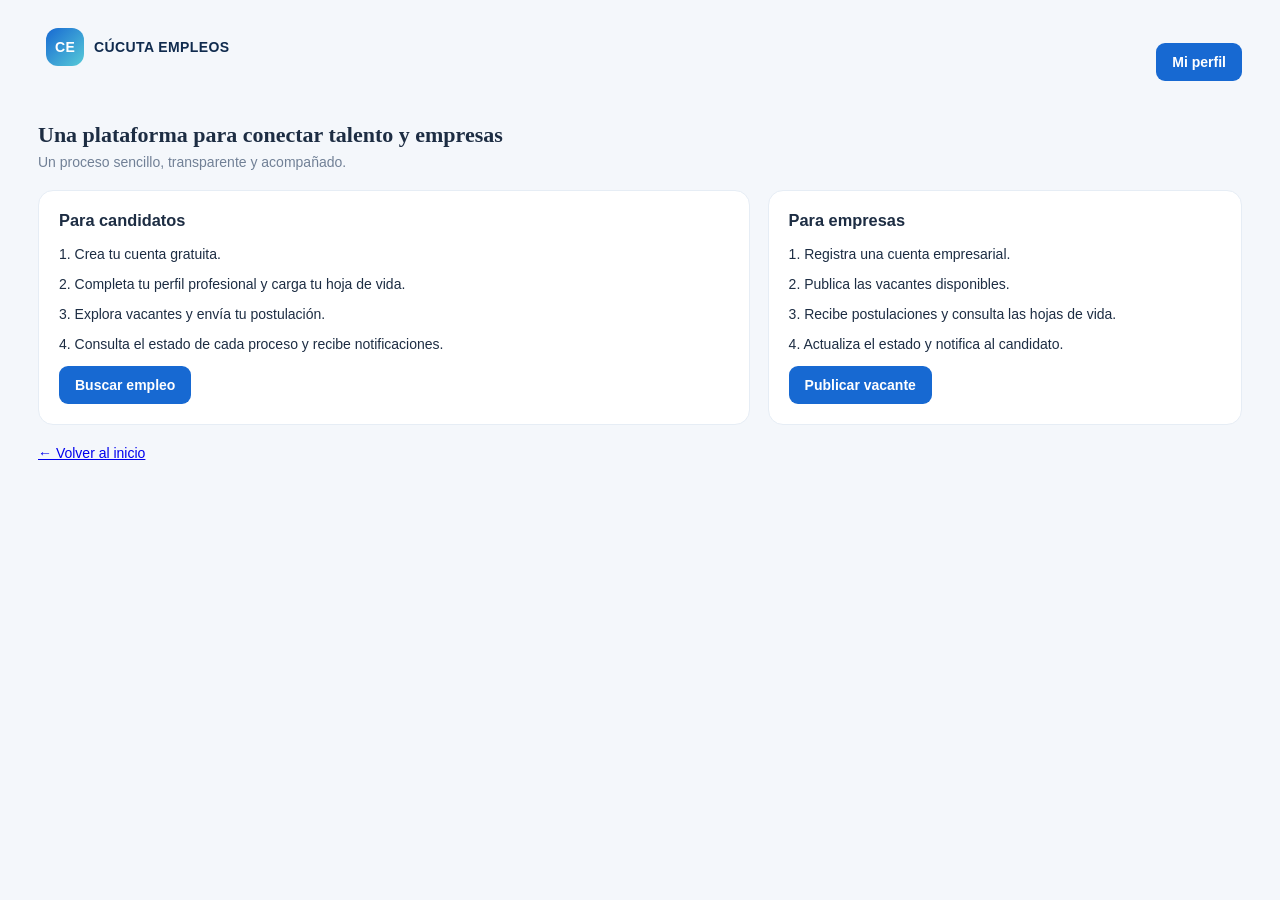
==== como-funciona.html @ 43e953f8 "Add independent employment and company pages" ====
<!doctype html><html lang="es"><head><meta charset="utf-8"><meta name="viewport" content="width=device-width,initial-scale=1"><title>Cómo funciona | Cúcuta Empleos</title><link rel="stylesheet" href="dashboard.css"></head><body><main class="main"><header class="topbar"><a class="brand" href="index.html"><span class="brand-mark">CE</span>CÚCUTA EMPLEOS</a><a class="primary-btn" href="dashboard.html">Mi perfil</a></header><div class="section-intro"><div><h2>Una plataforma para conectar talento y empresas</h2><p>Un proceso sencillo, transparente y acompañado.</p></div></div><div class="content-grid"><article class="panel"><h3>Para candidatos</h3><p>1. Crea tu cuenta gratuita.</p><p>2. Completa tu perfil profesional y carga tu hoja de vida.</p><p>3. Explora vacantes y envía tu postulación.</p><p>4. Consulta el estado de cada proceso y recibe notificaciones.</p><a class="primary-btn" href="empleos.html">Buscar empleo</a></article><article class="panel"><h3>Para empresas</h3><p>1. Registra una cuenta empresarial.</p><p>2. Publica las vacantes disponibles.</p><p>3. Recibe postulaciones y consulta las hojas de vida.</p><p>4. Actualiza el estado y notifica al candidato.</p><a class="primary-btn" href="publicar.html">Publicar vacante</a></article></div><p style="margin-top:20px"><a href="index.html">← Volver al inicio</a></p></main></body></html>
---- dashboard.css ----
:root{--navy:#102b4e;--blue:#1769d2;--cyan:#54c9d6;--ink:#1d2d43;--muted:#718096;--line:#e6edf5;--bg:#f4f7fb;--green:#0caa78}*{box-sizing:border-box}body{margin:0;background:var(--bg);color:var(--ink);font:14px 'DM Sans',sans-serif}.app-shell{min-height:100vh;display:grid;grid-template-columns:260px 1fr}.sidebar{background:#fff;border-right:1px solid var(--line);padding:26px 18px;display:flex;flex-direction:column;min-height:100vh;position:sticky;top:0;height:100vh}.brand{display:flex;align-items:center;gap:10px;color:var(--navy);text-decoration:none;font-weight:800;letter-spacing:.4px;padding:0 8px 30px}.brand-mark{display:grid;place-items:center;width:38px;height:38px;border-radius:12px;background:linear-gradient(135deg,#1769d2,#57cbd8);color:white;font-weight:800}.side-user{display:flex;align-items:center;gap:12px;padding:16px 8px 24px;border-bottom:1px solid var(--line);margin-bottom:18px}.side-user b,.profile-chip b{display:block;font-size:13px}.side-user small{color:var(--muted)}.avatar{width:42px;height:42px;border-radius:50%;display:grid;place-items:center;background:#e4f5fa;color:#1166b5;font-weight:800}.avatar.small{width:32px;height:32px}.sidebar nav{display:grid;gap:7px}.nav-item{border:0;background:transparent;padding:13px 12px;text-align:left;border-radius:10px;color:#5b6b80;display:flex;gap:12px;align-items:center;font:600 14px inherit;cursor:pointer}.nav-item span{flex:1}.nav-item i{font-style:normal;font-size:11px;background:#edf3fa;border-radius:20px;padding:3px 7px}.nav-item.active,.nav-item:hover{background:#edf5ff;color:var(--blue)}.side-bottom{margin-top:auto;display:grid;gap:12px;padding:18px 8px 4px}.side-bottom a,.logout{color:#63748a;text-decoration:none;font:600 13px 'DM Sans';border:0;background:none;text-align:left;cursor:pointer}.logout{color:#bd4754}.main{max-width:1500px;width:100%;margin:auto;padding:28px 38px 18px}.topbar{display:flex;justify-content:space-between;align-items:center;margin-bottom:26px}.eyebrow{font-size:10px;letter-spacing:1.8px;font-weight:800;color:var(--blue)}h1,h2,h3,p{margin-top:0}h1{font:800 27px Manrope;margin:5px 0 0;color:var(--navy)}.top-actions{display:flex;align-items:center;gap:14px}.icon-btn,.profile-chip{background:#fff;border:1px solid var(--line);border-radius:11px;padding:9px 12px;cursor:pointer;color:var(--ink)}.profile-chip{display:flex;align-items:center;gap:9px}.welcome{background:linear-gradient(115deg,#102b4e,#17628a);border-radius:18px;padding:30px 34px;color:white;display:flex;justify-content:space-between;align-items:center;overflow:hidden}.eyebrow.light{color:#73d9e3}.welcome h2{font:800 26px Manrope;margin:9px 0}.welcome p{margin:0;color:#d5e6f3}.welcome-mark{font:800 42px Manrope;color:#7edce4;border:1px solid #ffffff45;border-radius:22px;padding:16px 22px;transform:rotate(8deg)}.stats-grid{display:grid;grid-template-columns:repeat(4,minmax(0,1fr));gap:16px;margin:20px 0}.stat-card,.panel{background:#fff;border:1px solid var(--line);border-radius:15px;padding:20px}.stat-card small{color:var(--muted);font-weight:600}.stat-card b{display:block;font:800 29px Manrope;color:var(--navy);margin-top:8px}.content-grid{display:grid;grid-template-columns:1.2fr .8fr;gap:18px}.panel-head{display:flex;justify-content:space-between;align-items:center;margin-bottom:14px}.panel-head h3,.cv-panel h3{margin:0 0 4px;font:700 16px Manrope}.panel-head p,.cv-panel p{margin:0;color:var(--muted);font-size:12px}.link-btn{border:0;background:none;color:var(--blue);font-weight:700;cursor:pointer}.stack{display:grid;gap:12px}.empty{padding:24px;text-align:center;color:var(--muted);background:#f8fafc;border-radius:12px}.view{display:none}.view.active{display:block}.section-intro{display:flex;align-items:center;justify-content:space-between;margin-bottom:20px}.section-intro h2{font:800 22px Manrope;margin:0 0 6px}.section-intro p{color:var(--muted);margin:0}.primary-btn{display:inline-flex;align-items:center;justify-content:center;background:var(--blue);color:#fff;text-decoration:none;border:0;border-radius:9px;padding:11px 16px;font-weight:700;cursor:pointer}.filter-row{display:flex;gap:8px;flex-wrap:wrap;margin-bottom:16px}.filter{border:1px solid var(--line);background:white;border-radius:30px;padding:8px 14px;color:#64748b;cursor:pointer}.filter.active{background:#eaf3ff;border-color:#bcd7fb;color:var(--blue);font-weight:700}.application-layout{display:grid;grid-template-columns:1fr 1fr;gap:14px}.application-card{background:#fff;border:1px solid var(--line);border-radius:14px;padding:18px}.application-card h3{font:700 16px Manrope;margin:8px 0 4px}.application-card p{color:var(--muted);font-size:12px;margin:0 0 12px}.status{display:inline-block;border-radius:20px;padding:5px 10px;background:#eaf3ff;color:#1769d2;font-size:11px;font-weight:700}.status.rejected{background:#fff0f0;color:#c34e57}.status.hired{background:#e7f8f1;color:#0a9568}.status.interview{background:#f2edff;color:#7755c7}.timeline{margin-top:14px;padding-top:12px;border-top:1px solid var(--line);color:#64748b;font-size:12px}.profile-panel{padding:24px}.form-grid{display:grid;grid-template-columns:1fr 1fr;gap:16px}.form-grid label{display:grid;gap:7px;color:#4c5e73;font-size:12px;font-weight:700}.form-grid input,.form-grid textarea{width:100%;border:1px solid #dce5ef;border-radius:9px;padding:11px 12px;font:14px 'DM Sans';color:var(--ink);background:#fff}.form-grid input:focus,.form-grid textarea:focus{outline:2px solid #c8e0ff;border-color:#80b6f5}.form-grid .full{grid-column:1/-1}.form-actions{display:flex;align-items:center;gap:14px}.muted{color:var(--muted);font-size:12px}.cv-panel{margin-top:16px;display:flex;justify-content:space-between;gap:20px;align-items:center}.cv-panel form{display:grid;gap:9px}.candidate-row{display:flex;justify-content:space-between;align-items:center;gap:16px;background:#fff;border:1px solid var(--line);padding:17px;border-radius:13px}.candidate-row h3{margin:0 0 5px;font:700 15px Manrope}.candidate-row p{margin:0;color:var(--muted);font-size:12px}.candidate-actions{display:flex;gap:8px;align-items:center;flex-wrap:wrap}.candidate-actions select{padding:9px;border:1px solid var(--line);border-radius:8px}.secondary-btn{border:1px solid var(--line);background:#fff;border-radius:8px;padding:9px 12px;color:var(--blue);font-weight:700;cursor:pointer}.notice{padding:15px;border-bottom:1px solid var(--line)}.notice:last-child{border:0}.notice b{display:block;margin-bottom:4px}.notice p{margin:0 0 5px;color:#617188}.notice small{color:#96a2b1}.alert{background:#fff7e6;color:#8a5b00;border:1px solid #f3dfae;padding:12px 14px;border-radius:10px;margin-bottom:18px}.footer{padding:28px 0 8px;text-align:center;color:#99a5b4;font-size:11px}.toast{position:fixed;bottom:24px;right:24px;background:#102b4e;color:white;padding:13px 18px;border-radius:10px;box-shadow:0 8px 25px #102b4e33;opacity:0;transform:translateY(8px);transition:.2s;pointer-events:none}.toast.show{opacity:1;transform:none}[hidden]{display:none!important}@media(max-width:1050px){.app-shell{grid-template-columns:220px 1fr}.main{padding:24px}.stats-grid{grid-template-columns:repeat(2,1fr)}}@media(max-width:760px){.app-shell{display:block}.sidebar{position:relative;width:100%;height:auto;min-height:0;padding:14px}.brand{padding:0 5px 12px}.side-user{padding:8px 5px 12px;margin:0 0 10px}.sidebar nav{grid-template-columns:repeat(2,minmax(0,1fr))}.nav-item{padding:10px 8px;font-size:12px}.side-bottom{display:flex;justify-content:space-between;padding:14px 5px 2px}.main{padding:20px 14px}.topbar{align-items:flex-start}.top-actions{gap:6px}.profile-chip b{display:none}.welcome{padding:23px}.welcome-mark{font-size:24px}.content-grid,.application-layout{grid-template-columns:1fr}.stats-grid{gap:9px}.stat-card,.panel{padding:15px}.section-intro,.cv-panel{align-items:flex-start;flex-direction:column}.form-grid{grid-template-columns:1fr}.form-grid .full{grid-column:auto}.candidate-row{align-items:flex-start;flex-direction:column}.candidate-actions{width:100%}.candidate-actions select{max-width:100%}}
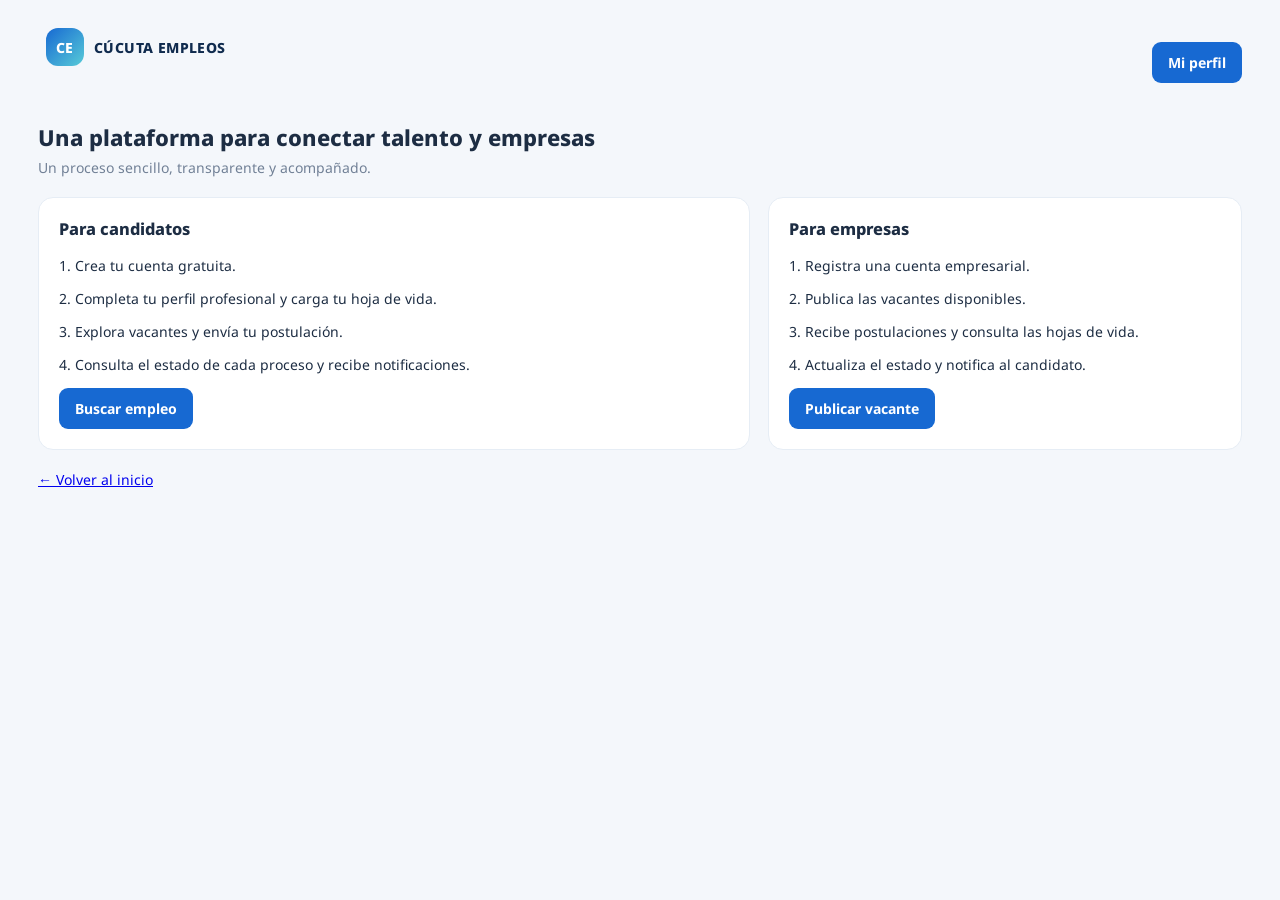
==== commit 452f4f7c: "Add semantic primary heading for accessibility and SEO" ====
--- a/como-funciona.html
+++ b/como-funciona.html
@@ -1 +1 @@
-<!doctype html><html lang="es"><head><meta charset="utf-8"><meta name="viewport" content="width=device-width,initial-scale=1"><title>Cómo funciona | Cúcuta Empleos</title><link rel="stylesheet" href="dashboard.css"></head><body><main class="main"><header class="topbar"><a class="brand" href="index.html"><span class="brand-mark">CE</span>CÚCUTA EMPLEOS</a><a class="primary-btn" href="dashboard.html">Mi perfil</a></header><div class="section-intro"><div><h2>Una plataforma para conectar talento y empresas</h2><p>Un proceso sencillo, transparente y acompañado.</p></div></div><div class="content-grid"><article class="panel"><h3>Para candidatos</h3><p>1. Crea tu cuenta gratuita.</p><p>2. Completa tu perfil profesional y carga tu hoja de vida.</p><p>3. Explora vacantes y envía tu postulación.</p><p>4. Consulta el estado de cada proceso y recibe notificaciones.</p><a class="primary-btn" href="empleos.html">Buscar empleo</a></article><article class="panel"><h3>Para empresas</h3><p>1. Registra una cuenta empresarial.</p><p>2. Publica las vacantes disponibles.</p><p>3. Recibe postulaciones y consulta las hojas de vida.</p><p>4. Actualiza el estado y notifica al candidato.</p><a class="primary-btn" href="publicar.html">Publicar vacante</a></article></div><p style="margin-top:20px"><a href="index.html">← Volver al inicio</a></p></main></body></html>+<!doctype html><html lang="es"><head><meta charset="utf-8"><meta name="viewport" content="width=device-width,initial-scale=1"><title>Cómo funciona | Cúcuta Empleos</title><link rel="stylesheet" href="dashboard.css"></head><body><main class="main"><header class="topbar"><a class="brand" href="index.html"><span class="brand-mark">CE</span>CÚCUTA EMPLEOS</a><a class="primary-btn" href="dashboard.html">Mi perfil</a></header><div class="section-intro"><div><h1>Una plataforma para conectar talento y empresas</h1><p>Un proceso sencillo, transparente y acompañado.</p></div></div><div class="content-grid"><article class="panel"><h3>Para candidatos</h3><p>1. Crea tu cuenta gratuita.</p><p>2. Completa tu perfil profesional y carga tu hoja de vida.</p><p>3. Explora vacantes y envía tu postulación.</p><p>4. Consulta el estado de cada proceso y recibe notificaciones.</p><a class="primary-btn" href="empleos.html">Buscar empleo</a></article><article class="panel"><h3>Para empresas</h3><p>1. Registra una cuenta empresarial.</p><p>2. Publica las vacantes disponibles.</p><p>3. Recibe postulaciones y consulta las hojas de vida.</p><p>4. Actualiza el estado y notifica al candidato.</p><a class="primary-btn" href="publicar.html">Publicar vacante</a></article></div><p style="margin-top:20px"><a href="index.html">← Volver al inicio</a></p></main></body></html>
--- a/dashboard.css
+++ b/dashboard.css
@@ -1 +1,17 @@
-:root{--navy:#102b4e;--blue:#1769d2;--cyan:#54c9d6;--ink:#1d2d43;--muted:#718096;--line:#e6edf5;--bg:#f4f7fb;--green:#0caa78}*{box-sizing:border-box}body{margin:0;background:var(--bg);color:var(--ink);font:14px 'DM Sans',sans-serif}.app-shell{min-height:100vh;display:grid;grid-template-columns:260px 1fr}.sidebar{background:#fff;border-right:1px solid var(--line);padding:26px 18px;display:flex;flex-direction:column;min-height:100vh;position:sticky;top:0;height:100vh}.brand{display:flex;align-items:center;gap:10px;color:var(--navy);text-decoration:none;font-weight:800;letter-spacing:.4px;padding:0 8px 30px}.brand-mark{display:grid;place-items:center;width:38px;height:38px;border-radius:12px;background:linear-gradient(135deg,#1769d2,#57cbd8);color:white;font-weight:800}.side-user{display:flex;align-items:center;gap:12px;padding:16px 8px 24px;border-bottom:1px solid var(--line);margin-bottom:18px}.side-user b,.profile-chip b{display:block;font-size:13px}.side-user small{color:var(--muted)}.avatar{width:42px;height:42px;border-radius:50%;display:grid;place-items:center;background:#e4f5fa;color:#1166b5;font-weight:800}.avatar.small{width:32px;height:32px}.sidebar nav{display:grid;gap:7px}.nav-item{border:0;background:transparent;padding:13px 12px;text-align:left;border-radius:10px;color:#5b6b80;display:flex;gap:12px;align-items:center;font:600 14px inherit;cursor:pointer}.nav-item span{flex:1}.nav-item i{font-style:normal;font-size:11px;background:#edf3fa;border-radius:20px;padding:3px 7px}.nav-item.active,.nav-item:hover{background:#edf5ff;color:var(--blue)}.side-bottom{margin-top:auto;display:grid;gap:12px;padding:18px 8px 4px}.side-bottom a,.logout{color:#63748a;text-decoration:none;font:600 13px 'DM Sans';border:0;background:none;text-align:left;cursor:pointer}.logout{color:#bd4754}.main{max-width:1500px;width:100%;margin:auto;padding:28px 38px 18px}.topbar{display:flex;justify-content:space-between;align-items:center;margin-bottom:26px}.eyebrow{font-size:10px;letter-spacing:1.8px;font-weight:800;color:var(--blue)}h1,h2,h3,p{margin-top:0}h1{font:800 27px Manrope;margin:5px 0 0;color:var(--navy)}.top-actions{display:flex;align-items:center;gap:14px}.icon-btn,.profile-chip{background:#fff;border:1px solid var(--line);border-radius:11px;padding:9px 12px;cursor:pointer;color:var(--ink)}.profile-chip{display:flex;align-items:center;gap:9px}.welcome{background:linear-gradient(115deg,#102b4e,#17628a);border-radius:18px;padding:30px 34px;color:white;display:flex;justify-content:space-between;align-items:center;overflow:hidden}.eyebrow.light{color:#73d9e3}.welcome h2{font:800 26px Manrope;margin:9px 0}.welcome p{margin:0;color:#d5e6f3}.welcome-mark{font:800 42px Manrope;color:#7edce4;border:1px solid #ffffff45;border-radius:22px;padding:16px 22px;transform:rotate(8deg)}.stats-grid{display:grid;grid-template-columns:repeat(4,minmax(0,1fr));gap:16px;margin:20px 0}.stat-card,.panel{background:#fff;border:1px solid var(--line);border-radius:15px;padding:20px}.stat-card small{color:var(--muted);font-weight:600}.stat-card b{display:block;font:800 29px Manrope;color:var(--navy);margin-top:8px}.content-grid{display:grid;grid-template-columns:1.2fr .8fr;gap:18px}.panel-head{display:flex;justify-content:space-between;align-items:center;margin-bottom:14px}.panel-head h3,.cv-panel h3{margin:0 0 4px;font:700 16px Manrope}.panel-head p,.cv-panel p{margin:0;color:var(--muted);font-size:12px}.link-btn{border:0;background:none;color:var(--blue);font-weight:700;cursor:pointer}.stack{display:grid;gap:12px}.empty{padding:24px;text-align:center;color:var(--muted);background:#f8fafc;border-radius:12px}.view{display:none}.view.active{display:block}.section-intro{display:flex;align-items:center;justify-content:space-between;margin-bottom:20px}.section-intro h2{font:800 22px Manrope;margin:0 0 6px}.section-intro p{color:var(--muted);margin:0}.primary-btn{display:inline-flex;align-items:center;justify-content:center;background:var(--blue);color:#fff;text-decoration:none;border:0;border-radius:9px;padding:11px 16px;font-weight:700;cursor:pointer}.filter-row{display:flex;gap:8px;flex-wrap:wrap;margin-bottom:16px}.filter{border:1px solid var(--line);background:white;border-radius:30px;padding:8px 14px;color:#64748b;cursor:pointer}.filter.active{background:#eaf3ff;border-color:#bcd7fb;color:var(--blue);font-weight:700}.application-layout{display:grid;grid-template-columns:1fr 1fr;gap:14px}.application-card{background:#fff;border:1px solid var(--line);border-radius:14px;padding:18px}.application-card h3{font:700 16px Manrope;margin:8px 0 4px}.application-card p{color:var(--muted);font-size:12px;margin:0 0 12px}.status{display:inline-block;border-radius:20px;padding:5px 10px;background:#eaf3ff;color:#1769d2;font-size:11px;font-weight:700}.status.rejected{background:#fff0f0;color:#c34e57}.status.hired{background:#e7f8f1;color:#0a9568}.status.interview{background:#f2edff;color:#7755c7}.timeline{margin-top:14px;padding-top:12px;border-top:1px solid var(--line);color:#64748b;font-size:12px}.profile-panel{padding:24px}.form-grid{display:grid;grid-template-columns:1fr 1fr;gap:16px}.form-grid label{display:grid;gap:7px;color:#4c5e73;font-size:12px;font-weight:700}.form-grid input,.form-grid textarea{width:100%;border:1px solid #dce5ef;border-radius:9px;padding:11px 12px;font:14px 'DM Sans';color:var(--ink);background:#fff}.form-grid input:focus,.form-grid textarea:focus{outline:2px solid #c8e0ff;border-color:#80b6f5}.form-grid .full{grid-column:1/-1}.form-actions{display:flex;align-items:center;gap:14px}.muted{color:var(--muted);font-size:12px}.cv-panel{margin-top:16px;display:flex;justify-content:space-between;gap:20px;align-items:center}.cv-panel form{display:grid;gap:9px}.candidate-row{display:flex;justify-content:space-between;align-items:center;gap:16px;background:#fff;border:1px solid var(--line);padding:17px;border-radius:13px}.candidate-row h3{margin:0 0 5px;font:700 15px Manrope}.candidate-row p{margin:0;color:var(--muted);font-size:12px}.candidate-actions{display:flex;gap:8px;align-items:center;flex-wrap:wrap}.candidate-actions select{padding:9px;border:1px solid var(--line);border-radius:8px}.secondary-btn{border:1px solid var(--line);background:#fff;border-radius:8px;padding:9px 12px;color:var(--blue);font-weight:700;cursor:pointer}.notice{padding:15px;border-bottom:1px solid var(--line)}.notice:last-child{border:0}.notice b{display:block;margin-bottom:4px}.notice p{margin:0 0 5px;color:#617188}.notice small{color:#96a2b1}.alert{background:#fff7e6;color:#8a5b00;border:1px solid #f3dfae;padding:12px 14px;border-radius:10px;margin-bottom:18px}.footer{padding:28px 0 8px;text-align:center;color:#99a5b4;font-size:11px}.toast{position:fixed;bottom:24px;right:24px;background:#102b4e;color:white;padding:13px 18px;border-radius:10px;box-shadow:0 8px 25px #102b4e33;opacity:0;transform:translateY(8px);transition:.2s;pointer-events:none}.toast.show{opacity:1;transform:none}[hidden]{display:none!important}@media(max-width:1050px){.app-shell{grid-template-columns:220px 1fr}.main{padding:24px}.stats-grid{grid-template-columns:repeat(2,1fr)}}@media(max-width:760px){.app-shell{display:block}.sidebar{position:relative;width:100%;height:auto;min-height:0;padding:14px}.brand{padding:0 5px 12px}.side-user{padding:8px 5px 12px;margin:0 0 10px}.sidebar nav{grid-template-columns:repeat(2,minmax(0,1fr))}.nav-item{padding:10px 8px;font-size:12px}.side-bottom{display:flex;justify-content:space-between;padding:14px 5px 2px}.main{padding:20px 14px}.topbar{align-items:flex-start}.top-actions{gap:6px}.profile-chip b{display:none}.welcome{padding:23px}.welcome-mark{font-size:24px}.content-grid,.application-layout{grid-template-columns:1fr}.stats-grid{gap:9px}.stat-card,.panel{padding:15px}.section-intro,.cv-panel{align-items:flex-start;flex-direction:column}.form-grid{grid-template-columns:1fr}.form-grid .full{grid-column:auto}.candidate-row{align-items:flex-start;flex-direction:column}.candidate-actions{width:100%}.candidate-actions select{max-width:100%}}+@import url('https://fonts.googleapis.com/css2?family=Noto+Sans:wght@400;500;600;700;800&display=swap');
+:root{--navy:#102b4e;--blue:#1769d2;--cyan:#54c9d6;--ink:#1d2d43;--muted:#718096;--line:#e6edf5;--bg:#f4f7fb;--green:#0caa78}*{box-sizing:border-box}body{margin:0;background:var(--bg);color:var(--ink);font:14px 'Noto Sans',sans-serif}.app-shell{min-height:100vh;display:grid;grid-template-columns:260px 1fr}.sidebar{background:#fff;border-right:1px solid var(--line);padding:26px 18px;display:flex;flex-direction:column;min-height:100vh;position:sticky;top:0;height:100vh}.brand{display:flex;align-items:center;gap:10px;color:var(--navy);text-decoration:none;font-weight:800;letter-spacing:.4px;padding:0 8px 30px}.brand-mark{display:grid;place-items:center;width:38px;height:38px;border-radius:12px;background:linear-gradient(135deg,#1769d2,#57cbd8);color:white;font-weight:800}.side-user{display:flex;align-items:center;gap:12px;padding:16px 8px 24px;border-bottom:1px solid var(--line);margin-bottom:18px}.side-user b,.profile-chip b{display:block;font-size:13px}.side-user small{color:var(--muted)}.avatar{width:42px;height:42px;border-radius:50%;display:grid;place-items:center;background:#e4f5fa;color:#1166b5;font-weight:800}.avatar.small{width:32px;height:32px}.sidebar nav{display:grid;gap:7px}.nav-item{border:0;background:transparent;padding:13px 12px;text-align:left;border-radius:10px;color:#5b6b80;display:flex;gap:12px;align-items:center;font:600 14px inherit;cursor:pointer}.nav-item span{flex:1}.nav-item i{font-style:normal;font-size:11px;background:#edf3fa;border-radius:20px;padding:3px 7px}.nav-item.active,.nav-item:hover{background:#edf5ff;color:var(--blue)}.side-bottom{margin-top:auto;display:grid;gap:12px;padding:18px 8px 4px}.side-bottom a,.logout{color:#63748a;text-decoration:none;font:600 13px 'Noto Sans';border:0;background:none;text-align:left;cursor:pointer}.logout{color:#bd4754}.main{max-width:1500px;width:100%;margin:auto;padding:28px 38px 18px}.topbar{display:flex;justify-content:space-between;align-items:center;margin-bottom:26px}.eyebrow{font-size:10px;letter-spacing:1.8px;font-weight:800;color:var(--blue)}h1,h2,h3,p{margin-top:0}h1{font:800 27px Noto Sans;margin:5px 0 0;color:var(--navy)}.top-actions{display:flex;align-items:center;gap:14px}.icon-btn,.profile-chip{background:#fff;border:1px solid var(--line);border-radius:11px;padding:9px 12px;cursor:pointer;color:var(--ink)}.profile-chip{display:flex;align-items:center;gap:9px}.welcome{background:linear-gradient(115deg,#102b4e,#17628a);border-radius:18px;padding:30px 34px;color:white;display:flex;justify-content:space-between;align-items:center;overflow:hidden}.eyebrow.light{color:#73d9e3}.welcome h2{font:800 26px Noto Sans;margin:9px 0}.welcome p{margin:0;color:#d5e6f3}.welcome-mark{font:800 42px Noto Sans;color:#7edce4;border:1px solid #ffffff45;border-radius:22px;padding:16px 22px;transform:rotate(8deg)}.stats-grid{display:grid;grid-template-columns:repeat(4,minmax(0,1fr));gap:16px;margin:20px 0}.stat-card,.panel{background:#fff;border:1px solid var(--line);border-radius:15px;padding:20px}.stat-card small{color:var(--muted);font-weight:600}.stat-card b{display:block;font:800 29px Noto Sans;color:var(--navy);margin-top:8px}.content-grid{display:grid;grid-template-columns:1.2fr .8fr;gap:18px}.panel-head{display:flex;justify-content:space-between;align-items:center;margin-bottom:14px}.panel-head h3,.cv-panel h3{margin:0 0 4px;font:700 16px Noto Sans}.panel-head p,.cv-panel p{margin:0;color:var(--muted);font-size:12px}.link-btn{border:0;background:none;color:var(--blue);font-weight:700;cursor:pointer}.stack{display:grid;gap:12px}.empty{padding:24px;text-align:center;color:var(--muted);background:#f8fafc;border-radius:12px}.view{display:none}.view.active{display:block}.section-intro{display:flex;align-items:center;justify-content:space-between;margin-bottom:20px}.section-intro h2{font:800 22px Noto Sans;margin:0 0 6px}.section-intro p{color:var(--muted);margin:0}.primary-btn{display:inline-flex;align-items:center;justify-content:center;background:var(--blue);color:#fff;text-decoration:none;border:0;border-radius:9px;padding:11px 16px;font-weight:700;cursor:pointer}.filter-row{display:flex;gap:8px;flex-wrap:wrap;margin-bottom:16px}.filter{border:1px solid var(--line);background:white;border-radius:30px;padding:8px 14px;color:#64748b;cursor:pointer}.filter.active{background:#eaf3ff;border-color:#bcd7fb;color:var(--blue);font-weight:700}.application-layout{display:grid;grid-template-columns:1fr 1fr;gap:14px}.application-card{background:#fff;border:1px solid var(--line);border-radius:14px;padding:18px}.application-card h3{font:700 16px Noto Sans;margin:8px 0 4px}.application-card p{color:var(--muted);font-size:12px;margin:0 0 12px}.status{display:inline-block;border-radius:20px;padding:5px 10px;background:#eaf3ff;color:#1769d2;font-size:11px;font-weight:700}.status.rejected{background:#fff0f0;color:#c34e57}.status.hired{background:#e7f8f1;color:#0a9568}.status.interview{background:#f2edff;color:#7755c7}.timeline{margin-top:14px;padding-top:12px;border-top:1px solid var(--line);color:#64748b;font-size:12px}.profile-panel{padding:24px}.form-grid{display:grid;grid-template-columns:1fr 1fr;gap:16px}.form-grid label{display:grid;gap:7px;color:#4c5e73;font-size:12px;font-weight:700}.form-grid input,.form-grid textarea{width:100%;border:1px solid #dce5ef;border-radius:9px;padding:11px 12px;font:14px 'Noto Sans';color:var(--ink);background:#fff}.form-grid input:focus,.form-grid textarea:focus{outline:2px solid #c8e0ff;border-color:#80b6f5}.form-grid .full{grid-column:1/-1}.form-actions{display:flex;align-items:center;gap:14px}.muted{color:var(--muted);font-size:12px}.cv-panel{margin-top:16px;display:flex;justify-content:space-between;gap:20px;align-items:center}.cv-panel form{display:grid;gap:9px}.candidate-row{display:flex;justify-content:space-between;align-items:center;gap:16px;background:#fff;border:1px solid var(--line);padding:17px;border-radius:13px}.candidate-row h3{margin:0 0 5px;font:700 15px Noto Sans}.candidate-row p{margin:0;color:var(--muted);font-size:12px}.candidate-actions{display:flex;gap:8px;align-items:center;flex-wrap:wrap}.candidate-actions select{padding:9px;border:1px solid var(--line);border-radius:8px}.secondary-btn{border:1px solid var(--line);background:#fff;border-radius:8px;padding:9px 12px;color:var(--blue);font-weight:700;cursor:pointer}.notice{padding:15px;border-bottom:1px solid var(--line)}.notice:last-child{border:0}.notice b{display:block;margin-bottom:4px}.notice p{margin:0 0 5px;color:#617188}.notice small{color:#96a2b1}.alert{background:#fff7e6;color:#8a5b00;border:1px solid #f3dfae;padding:12px 14px;border-radius:10px;margin-bottom:18px}.footer{padding:28px 0 8px;text-align:center;color:#99a5b4;font-size:11px}.toast{position:fixed;bottom:24px;right:24px;background:#102b4e;color:white;padding:13px 18px;border-radius:10px;box-shadow:0 8px 25px #102b4e33;opacity:0;transform:translateY(8px);transition:.2s;pointer-events:none}.toast.show{opacity:1;transform:none}[hidden]{display:none!important}@media(max-width:1050px){.app-shell{grid-template-columns:220px 1fr}.main{padding:24px}.stats-grid{grid-template-columns:repeat(2,1fr)}}@media(max-width:760px){.app-shell{display:block}.sidebar{position:relative;width:100%;height:auto;min-height:0;padding:14px}.brand{padding:0 5px 12px}.side-user{padding:8px 5px 12px;margin:0 0 10px}.sidebar nav{grid-template-columns:repeat(2,minmax(0,1fr))}.nav-item{padding:10px 8px;font-size:12px}.side-bottom{display:flex;justify-content:space-between;padding:14px 5px 2px}.main{padding:20px 14px}.topbar{align-items:flex-start}.top-actions{gap:6px}.profile-chip b{display:none}.welcome{padding:23px}.welcome-mark{font-size:24px}.content-grid,.application-layout{grid-template-columns:1fr}.stats-grid{gap:9px}.stat-card,.panel{padding:15px}.section-intro,.cv-panel{align-items:flex-start;flex-direction:column}.form-grid{grid-template-columns:1fr}.form-grid .full{grid-column:auto}.candidate-row{align-items:flex-start;flex-direction:column}.candidate-actions{width:100%}.candidate-actions select{max-width:100%}}
+/* Una sola familia tipográfica en todo el panel */
+:root{font-family:'Noto Sans',sans-serif}html,body,button,input,select,textarea{font-family:'Noto Sans',sans-serif!important;font-style:normal!important}em,i{font-style:normal!important}h1,h2,h3,h4,h5,h6{font-family:'Noto Sans',sans-serif!important;font-style:normal!important;font-weight:800}button,.primary-btn,.secondary-btn,.link-btn,.nav-item{font-family:'Noto Sans',sans-serif!important;font-style:normal!important}.logout{display:flex;align-items:center;justify-content:center;gap:9px;width:100%;background:#fff0f1!important;border:1px solid #efb8be!important;color:#b42332!important;border-radius:10px!important;padding:12px 14px!important;font:800 13px 'Noto Sans',sans-serif!important;box-shadow:0 2px 7px #b4233218}.logout:hover{background:#b42332!important;color:#fff!important;box-shadow:0 7px 18px #b4233230;transform:translateY(-1px)}.side-bottom{gap:14px}.logout:focus-visible,#logoutBtn:focus-visible{outline:3px solid #f3a3ab;outline-offset:3px}
+*{font-style:normal!important}
+
+.company-nav{display:flex;align-items:center;gap:18px;flex-wrap:wrap}.company-nav a:not(.primary-btn){font-size:13px;color:#34516e;text-decoration:none}.company-rating{color:#d28a00;font-weight:800;letter-spacing:1px}.panel h2{margin-top:0}
+
+.admin-grid{display:grid;grid-template-columns:repeat(2,minmax(0,1fr));gap:18px;margin:18px 0}.admin-grid>.panel{min-width:0}.view#view-admin>.panel{margin:18px 0}.view#view-admin .form-grid{display:grid;grid-template-columns:repeat(2,minmax(0,1fr));gap:12px}.view#view-admin .form-grid .full{grid-column:1/-1}.view#view-admin input,.view#view-admin select,.view#view-admin textarea{max-width:100%;padding:10px;border:1px solid var(--line);border-radius:8px}.secondary-btn{border:1px solid var(--line);background:#fff;padding:8px 12px;border-radius:8px;cursor:pointer;color:var(--blue)}@media(max-width:800px){.admin-grid{grid-template-columns:1fr}.view#view-admin .form-grid{grid-template-columns:1fr}.view#view-admin .form-grid .full{grid-column:auto}}
+
+.home-promotions{max-width:1200px;margin:24px auto;padding:0 24px;display:grid;gap:14px}.home-banner{display:flex;align-items:center;gap:20px;background:#fff;border:1px solid #e6edf5;border-radius:16px;padding:14px;overflow:hidden}.home-banner img{width:min(38%,320px);max-height:160px;object-fit:cover;border-radius:10px}.home-banner h3{margin:0 0 6px}.home-banner p{margin:0 0 8px;color:var(--muted)}.home-announcement{padding:14px 18px;border-radius:12px;background:#edf5ff;border-left:4px solid #1769d2}.home-announcement p{margin:4px 0 0}.home-announcement.warning{background:#fff7e7;border-color:#d28a00}.home-announcement.success{background:#e9f8f1;border-color:#0caa78}@media(max-width:650px){.home-banner{display:block}.home-banner img{width:100%;max-height:190px;margin-bottom:12px}}
+
+/* Acceso claro a la página pública desde el panel de cualquier usuario */
+.welcome-home-link,.welcome-brand-link{display:inline-flex;align-items:center;gap:6px;color:#8ee8f0!important;font-weight:800;text-decoration:none;margin-bottom:10px}.welcome-home-link:hover,.welcome-brand-link:hover{text-decoration:underline}.welcome-mark-link{display:grid;place-items:center;text-decoration:none;cursor:pointer;transition:transform .18s,background .18s}.welcome-mark-link:hover{transform:rotate(0deg) scale(1.06);background:#ffffff18}.sidebar .brand{cursor:pointer}.sidebar .brand:hover{opacity:.82}.side-bottom a{color:var(--blue);font-weight:800}.side-bottom a:hover{text-decoration:underline}
+
+/* Jerarquía semántica consistente para los títulos principales de cada sección. */
+.section-intro h1{font:800 22px "Noto Sans";margin:0 0 6px;color:var(--ink)}
